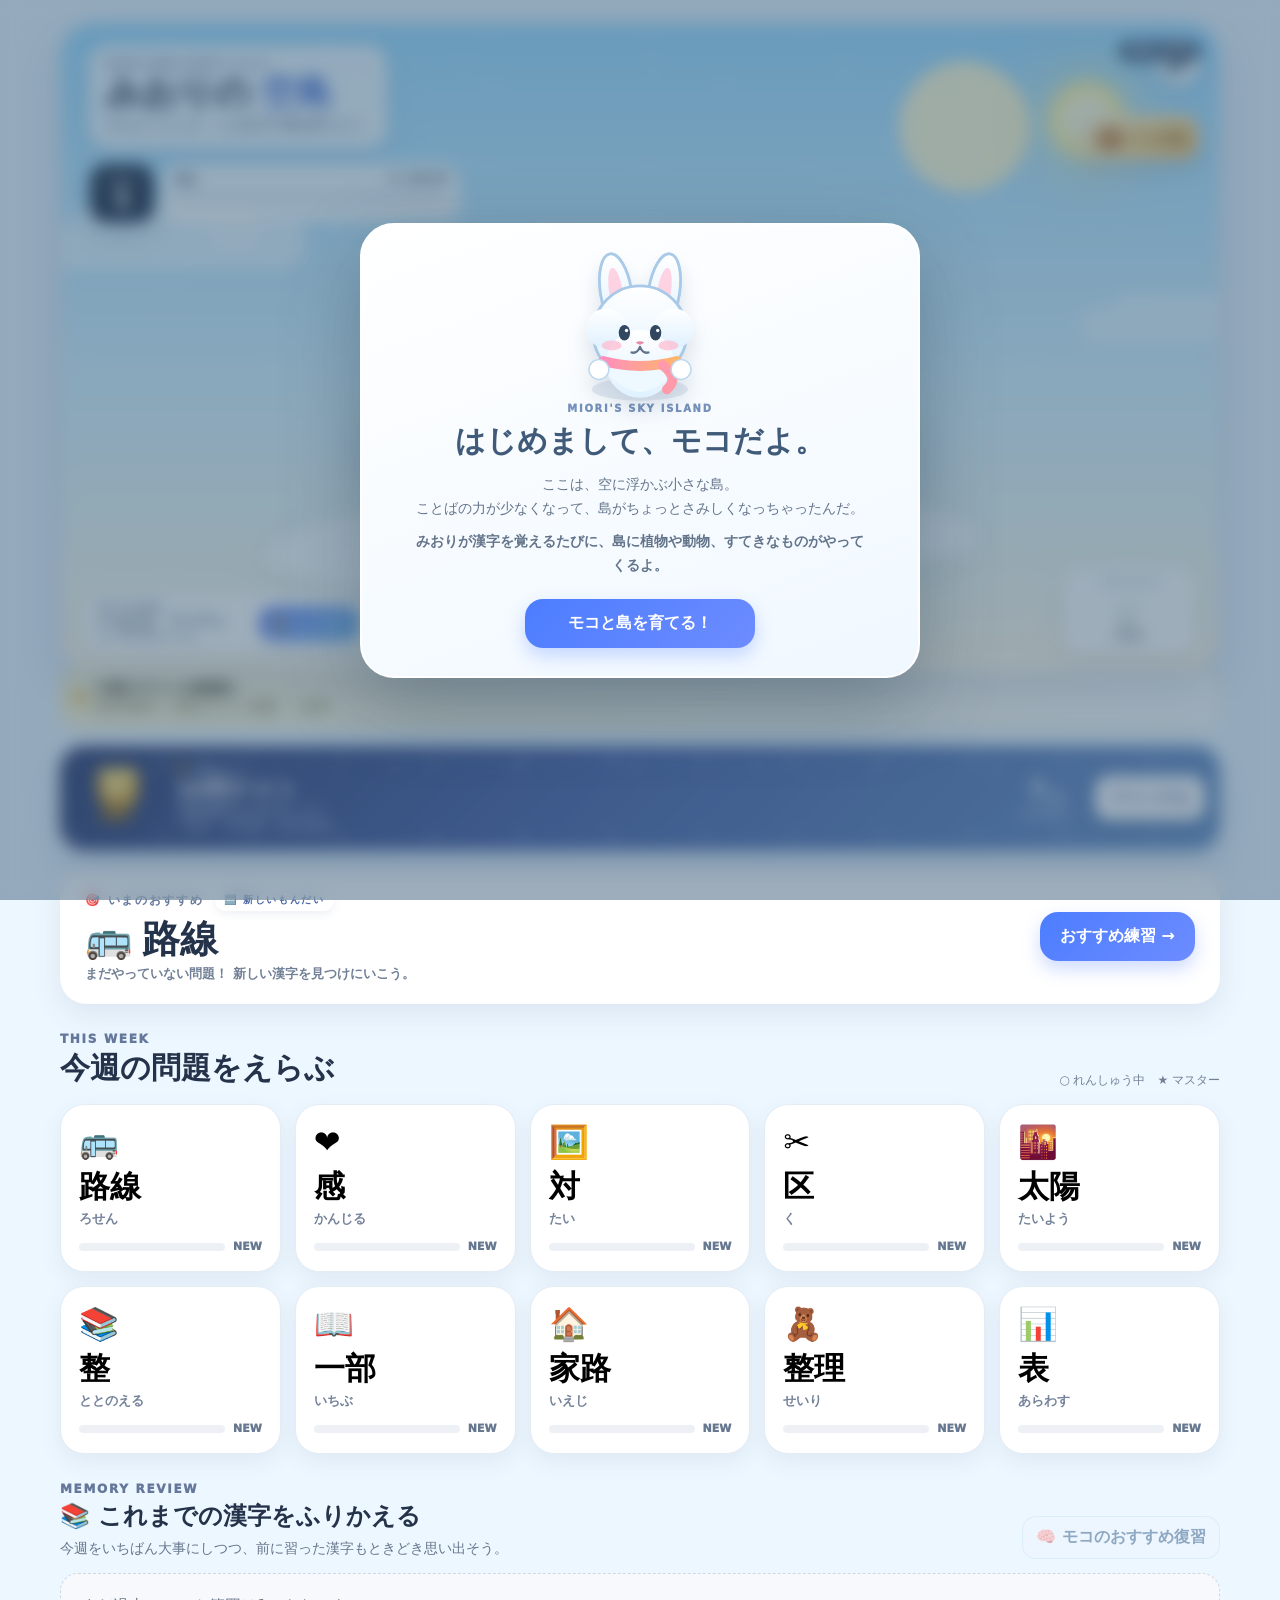
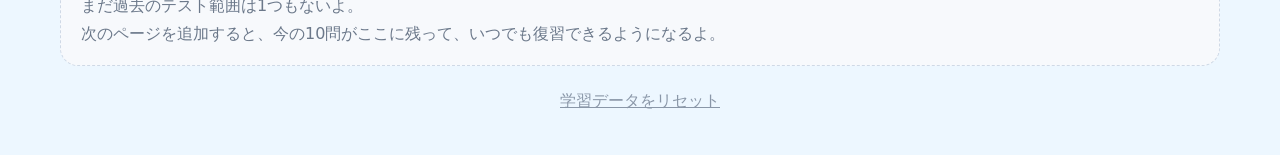
==== practice-v220.html @ 9620b977 "Load v2.2.4 worksheet preview polish" ====
<!doctype html>
<html lang="ja">
<head>
<meta charset="utf-8">
<meta name="viewport" content="width=device-width,initial-scale=1">
<title>Miori Kanji Quest v2.2.4 Preview</title>
<style>body{font-family:system-ui,sans-serif;background:#edf7ff;color:#24324a;display:grid;place-items:center;min-height:100vh;margin:0}.loading{font-weight:900}</style>
</head>
<body>
<div class="loading">v2.2.4 プリント練習を準備中…</div>
<script>
(async()=>{
  try{
    const r=await fetch('./index.html?preview=2240',{cache:'no-store'});
    if(!r.ok)throw new Error('index fetch failed');
    let html=await r.text();
    html=html.replace('</body>','<script src="./app-v220-patch.js?v=2210"><\/script><script src="./app-v222-patch.js?v=2220"><\/script><script src="./app-v223-fix.js?v=2221"><\/script><script src="./app-v223-patch.js?v=2230"><\/script><script src="./app-v224-patch.js?v=2240"><\/script></body>');
    document.open();document.write(html);document.close();
  }catch(e){
    document.body.innerHTML='<div class="loading">読み込みに失敗したよ。もう一度リロードしてね。</div>';
  }
})();
</script>
</body>
</html>
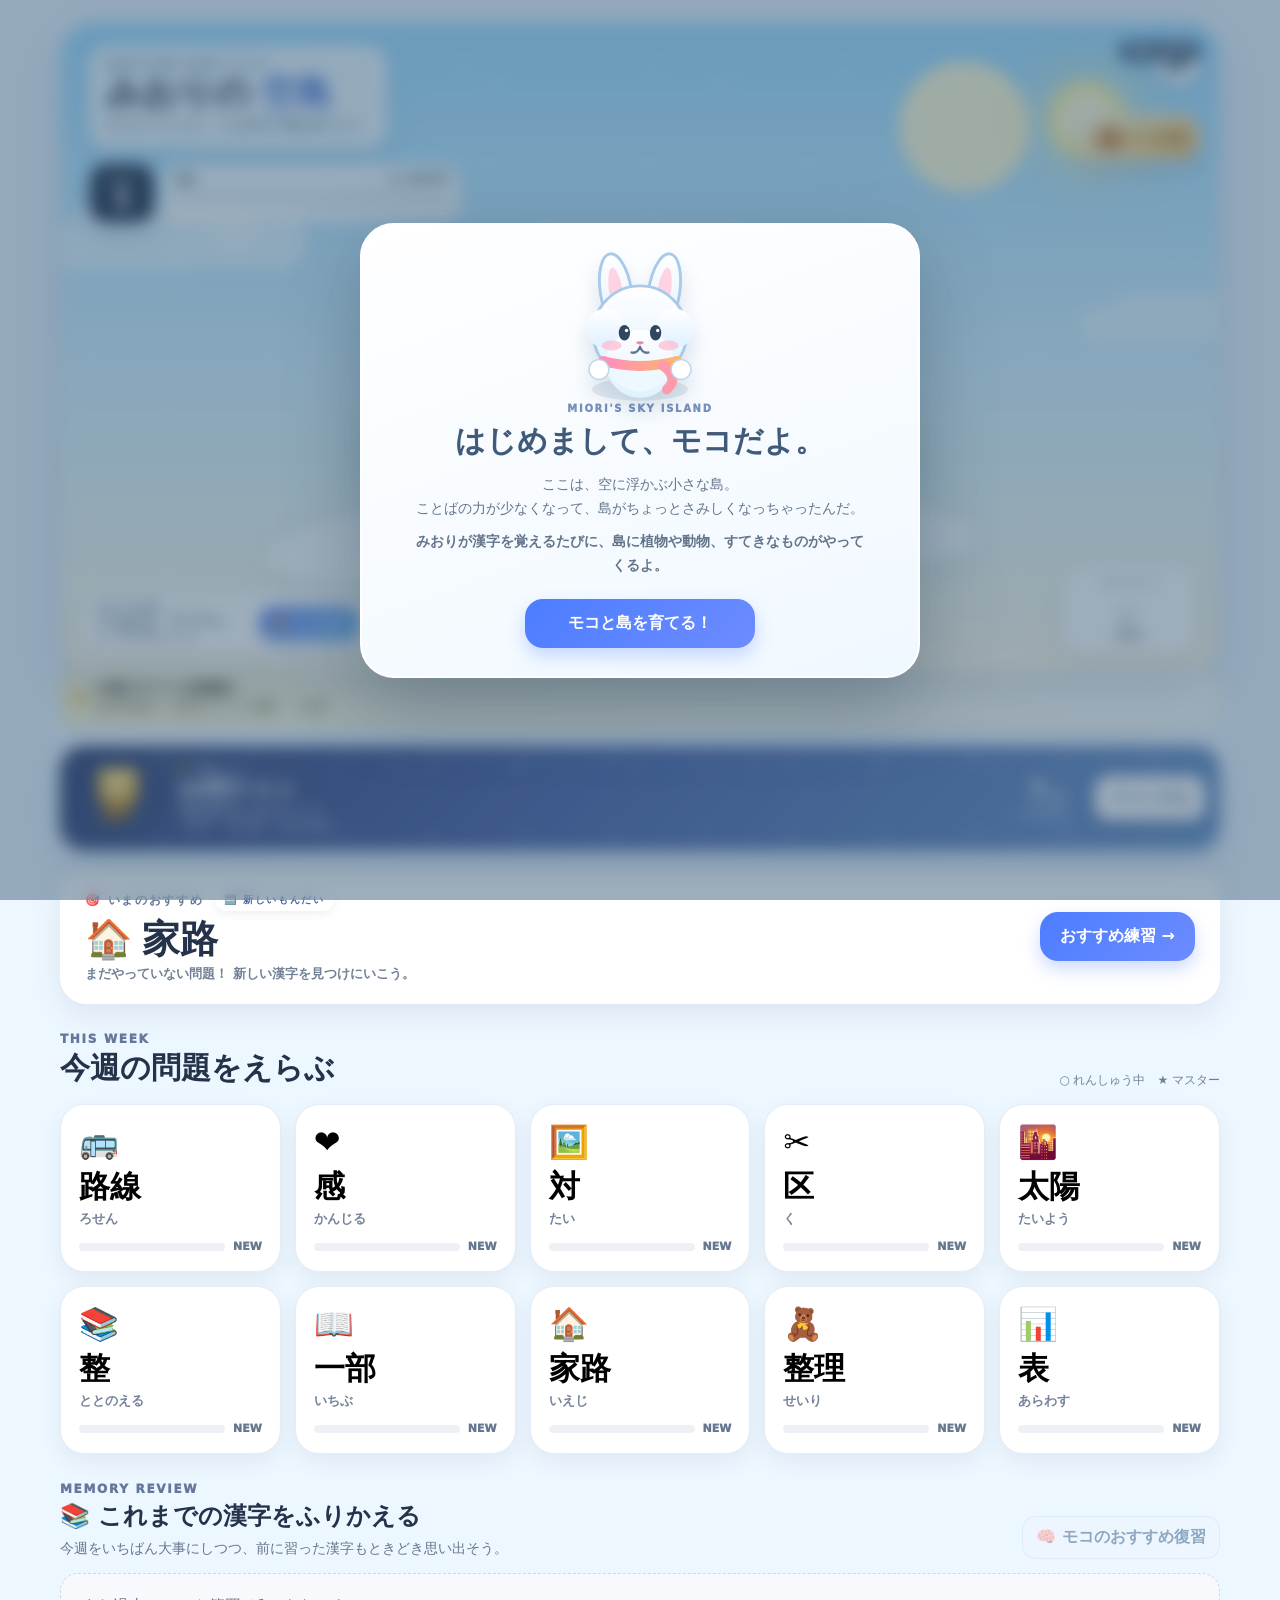
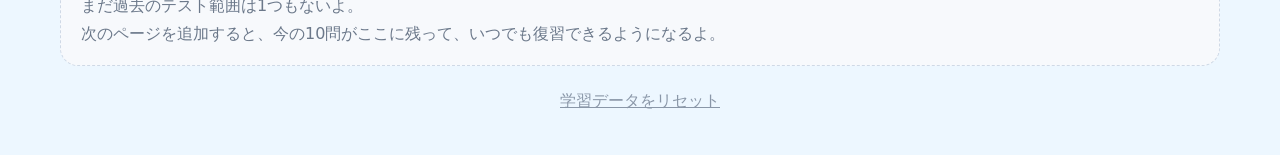
==== commit 92aed713: "Load v2.2.5 worksheet preview polish" ====
--- a/practice-v220.html
+++ b/practice-v220.html
@@ -3,18 +3,18 @@
 <head>
 <meta charset="utf-8">
 <meta name="viewport" content="width=device-width,initial-scale=1">
-<title>Miori Kanji Quest v2.2.4 Preview</title>
+<title>Miori Kanji Quest v2.2.5 Preview</title>
 <style>body{font-family:system-ui,sans-serif;background:#edf7ff;color:#24324a;display:grid;place-items:center;min-height:100vh;margin:0}.loading{font-weight:900}</style>
 </head>
 <body>
-<div class="loading">v2.2.4 プリント練習を準備中…</div>
+<div class="loading">v2.2.5 プリント練習を準備中…</div>
 <script>
 (async()=>{
   try{
-    const r=await fetch('./index.html?preview=2240',{cache:'no-store'});
+    const r=await fetch('./index.html?preview=2250',{cache:'no-store'});
     if(!r.ok)throw new Error('index fetch failed');
     let html=await r.text();
-    html=html.replace('</body>','<script src="./app-v220-patch.js?v=2210"><\/script><script src="./app-v222-patch.js?v=2220"><\/script><script src="./app-v223-fix.js?v=2221"><\/script><script src="./app-v223-patch.js?v=2230"><\/script><script src="./app-v224-patch.js?v=2240"><\/script></body>');
+    html=html.replace('</body>','<script src="./app-v220-patch.js?v=2210"><\/script><script src="./app-v222-patch.js?v=2220"><\/script><script src="./app-v223-fix.js?v=2221"><\/script><script src="./app-v223-patch.js?v=2230"><\/script><script src="./app-v224-patch.js?v=2240"><\/script><script src="./app-v225-patch.js?v=2250"><\/script></body>');
     document.open();document.write(html);document.close();
   }catch(e){
     document.body.innerHTML='<div class="loading">読み込みに失敗したよ。もう一度リロードしてね。</div>';
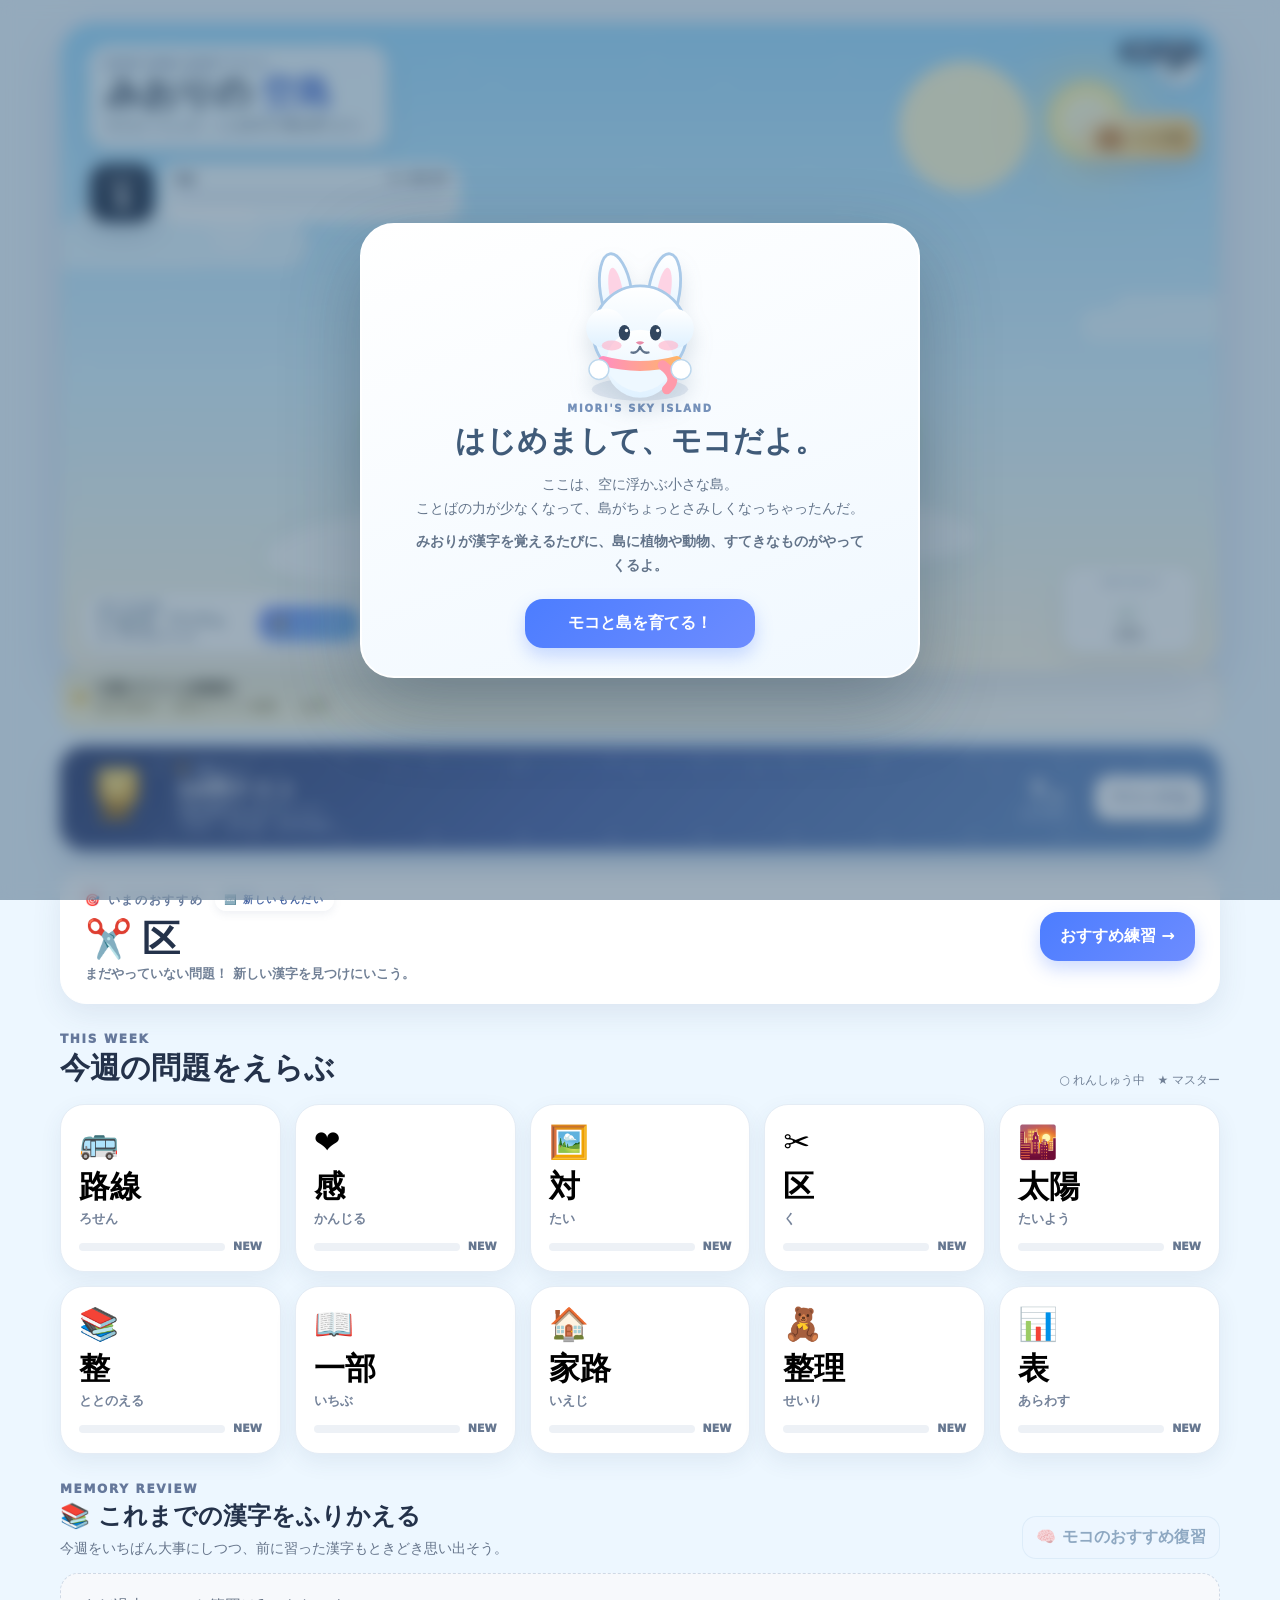
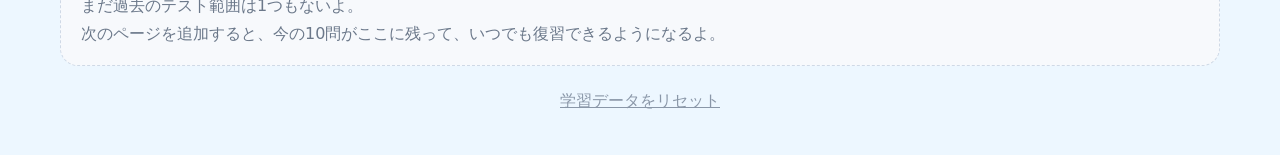
==== commit 6260893e: "Load v2.2.6 okurigana overlap fix" ====
--- a/practice-v220.html
+++ b/practice-v220.html
@@ -3,18 +3,18 @@
 <head>
 <meta charset="utf-8">
 <meta name="viewport" content="width=device-width,initial-scale=1">
-<title>Miori Kanji Quest v2.2.5 Preview</title>
+<title>Miori Kanji Quest v2.2.6 Preview</title>
 <style>body{font-family:system-ui,sans-serif;background:#edf7ff;color:#24324a;display:grid;place-items:center;min-height:100vh;margin:0}.loading{font-weight:900}</style>
 </head>
 <body>
-<div class="loading">v2.2.5 プリント練習を準備中…</div>
+<div class="loading">v2.2.6 プリント練習を準備中…</div>
 <script>
 (async()=>{
   try{
-    const r=await fetch('./index.html?preview=2250',{cache:'no-store'});
+    const r=await fetch('./index.html?preview=2260',{cache:'no-store'});
     if(!r.ok)throw new Error('index fetch failed');
     let html=await r.text();
-    html=html.replace('</body>','<script src="./app-v220-patch.js?v=2210"><\/script><script src="./app-v222-patch.js?v=2220"><\/script><script src="./app-v223-fix.js?v=2221"><\/script><script src="./app-v223-patch.js?v=2230"><\/script><script src="./app-v224-patch.js?v=2240"><\/script><script src="./app-v225-patch.js?v=2250"><\/script></body>');
+    html=html.replace('</body>','<script src="./app-v220-patch.js?v=2210"><\/script><script src="./app-v222-patch.js?v=2220"><\/script><script src="./app-v223-fix.js?v=2221"><\/script><script src="./app-v223-patch.js?v=2230"><\/script><script src="./app-v224-patch.js?v=2240"><\/script><script src="./app-v225-patch.js?v=2250"><\/script><script src="./app-v226-fix.js?v=2260"><\/script></body>');
     document.open();document.write(html);document.close();
   }catch(e){
     document.body.innerHTML='<div class="loading">読み込みに失敗したよ。もう一度リロードしてね。</div>';
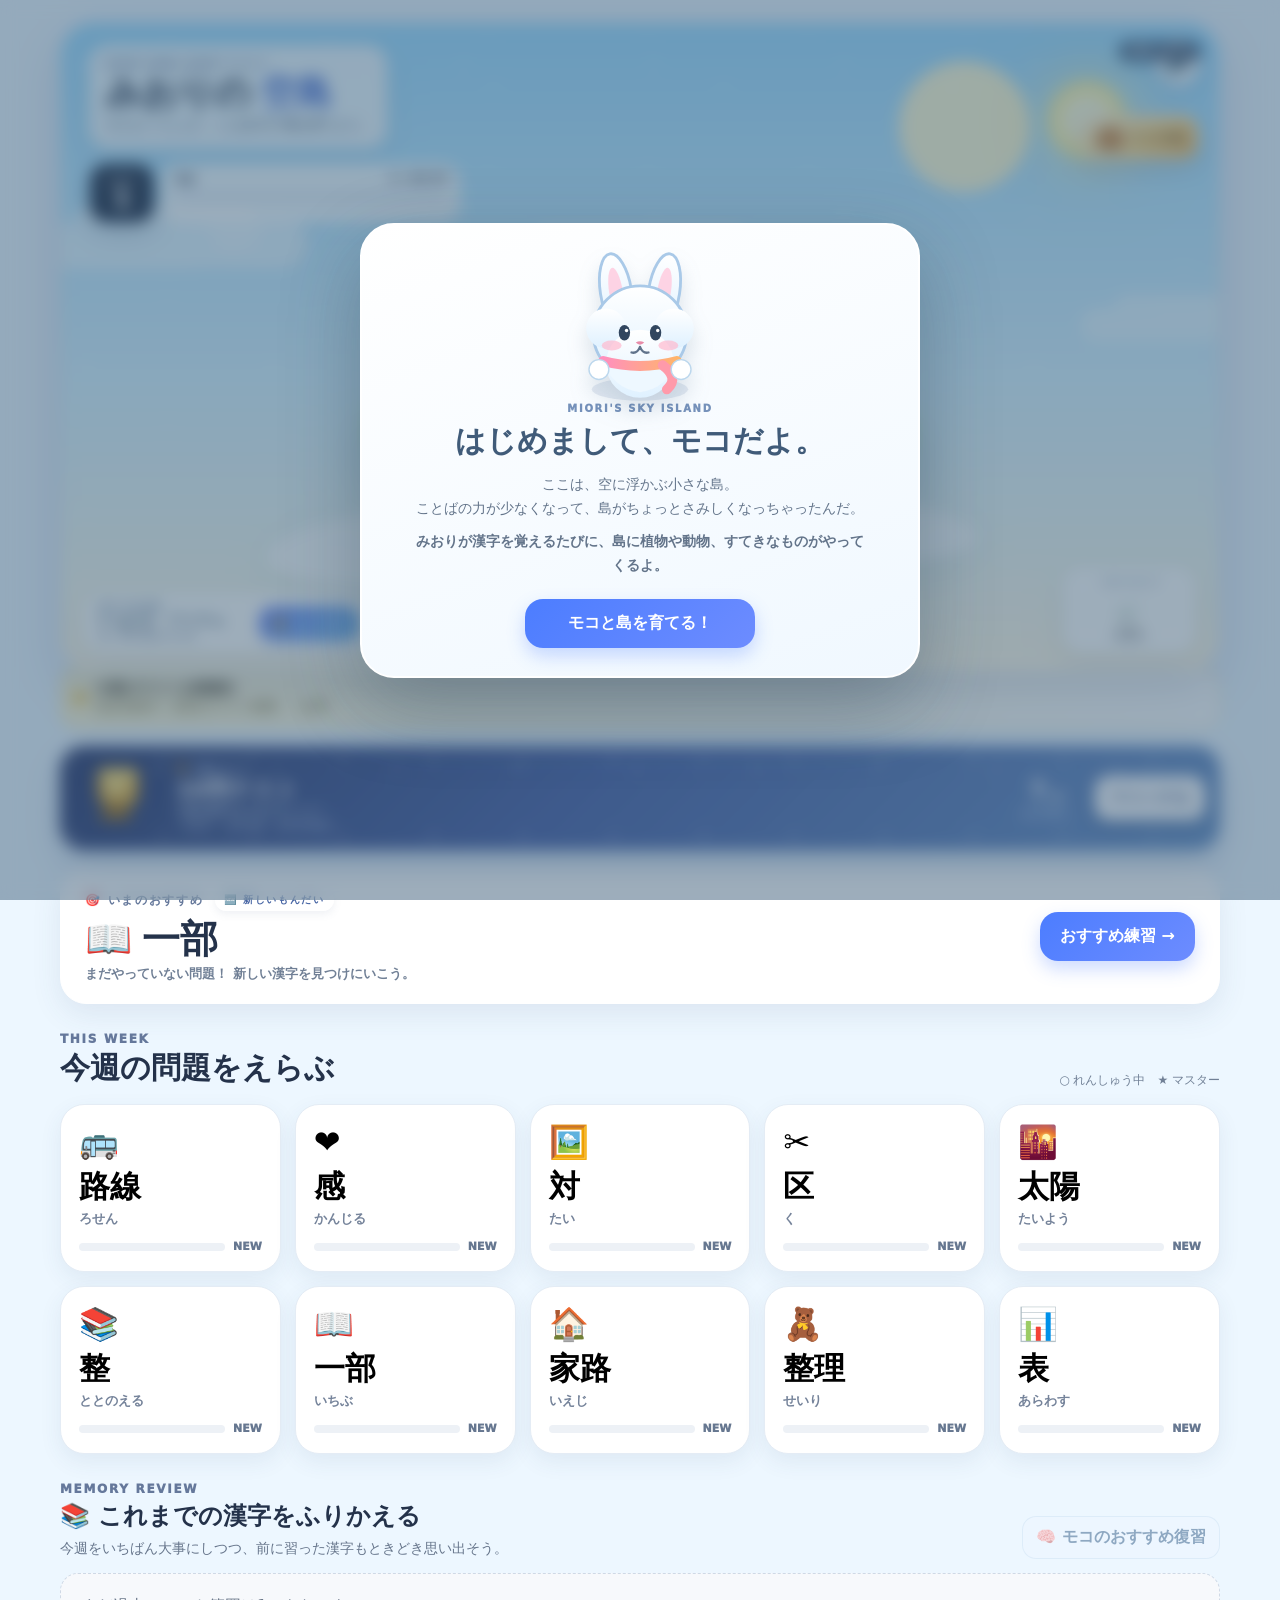
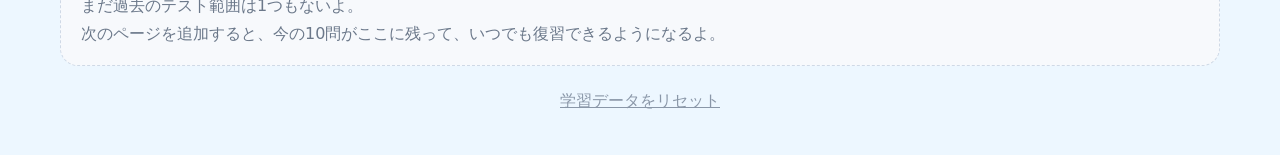
==== commit aba3e8fb: "Load v2.2.7 okurigana full-reading fix" ====
--- a/practice-v220.html
+++ b/practice-v220.html
@@ -3,18 +3,18 @@
 <head>
 <meta charset="utf-8">
 <meta name="viewport" content="width=device-width,initial-scale=1">
-<title>Miori Kanji Quest v2.2.6 Preview</title>
+<title>Miori Kanji Quest v2.2.7 Preview</title>
 <style>body{font-family:system-ui,sans-serif;background:#edf7ff;color:#24324a;display:grid;place-items:center;min-height:100vh;margin:0}.loading{font-weight:900}</style>
 </head>
 <body>
-<div class="loading">v2.2.6 プリント練習を準備中…</div>
+<div class="loading">v2.2.7 プリント練習を準備中…</div>
 <script>
 (async()=>{
   try{
-    const r=await fetch('./index.html?preview=2260',{cache:'no-store'});
+    const r=await fetch('./index.html?preview=2270',{cache:'no-store'});
     if(!r.ok)throw new Error('index fetch failed');
     let html=await r.text();
-    html=html.replace('</body>','<script src="./app-v220-patch.js?v=2210"><\/script><script src="./app-v222-patch.js?v=2220"><\/script><script src="./app-v223-fix.js?v=2221"><\/script><script src="./app-v223-patch.js?v=2230"><\/script><script src="./app-v224-patch.js?v=2240"><\/script><script src="./app-v225-patch.js?v=2250"><\/script><script src="./app-v226-fix.js?v=2260"><\/script></body>');
+    html=html.replace('</body>','<script src="./app-v220-patch.js?v=2210"><\/script><script src="./app-v222-patch.js?v=2220"><\/script><script src="./app-v223-fix.js?v=2221"><\/script><script src="./app-v223-patch.js?v=2230"><\/script><script src="./app-v224-patch.js?v=2240"><\/script><script src="./app-v225-patch.js?v=2250"><\/script><script src="./app-v226-fix.js?v=2260"><\/script><script src="./app-v227-fix.js?v=2270"><\/script></body>');
     document.open();document.write(html);document.close();
   }catch(e){
     document.body.innerHTML='<div class="loading">読み込みに失敗したよ。もう一度リロードしてね。</div>';
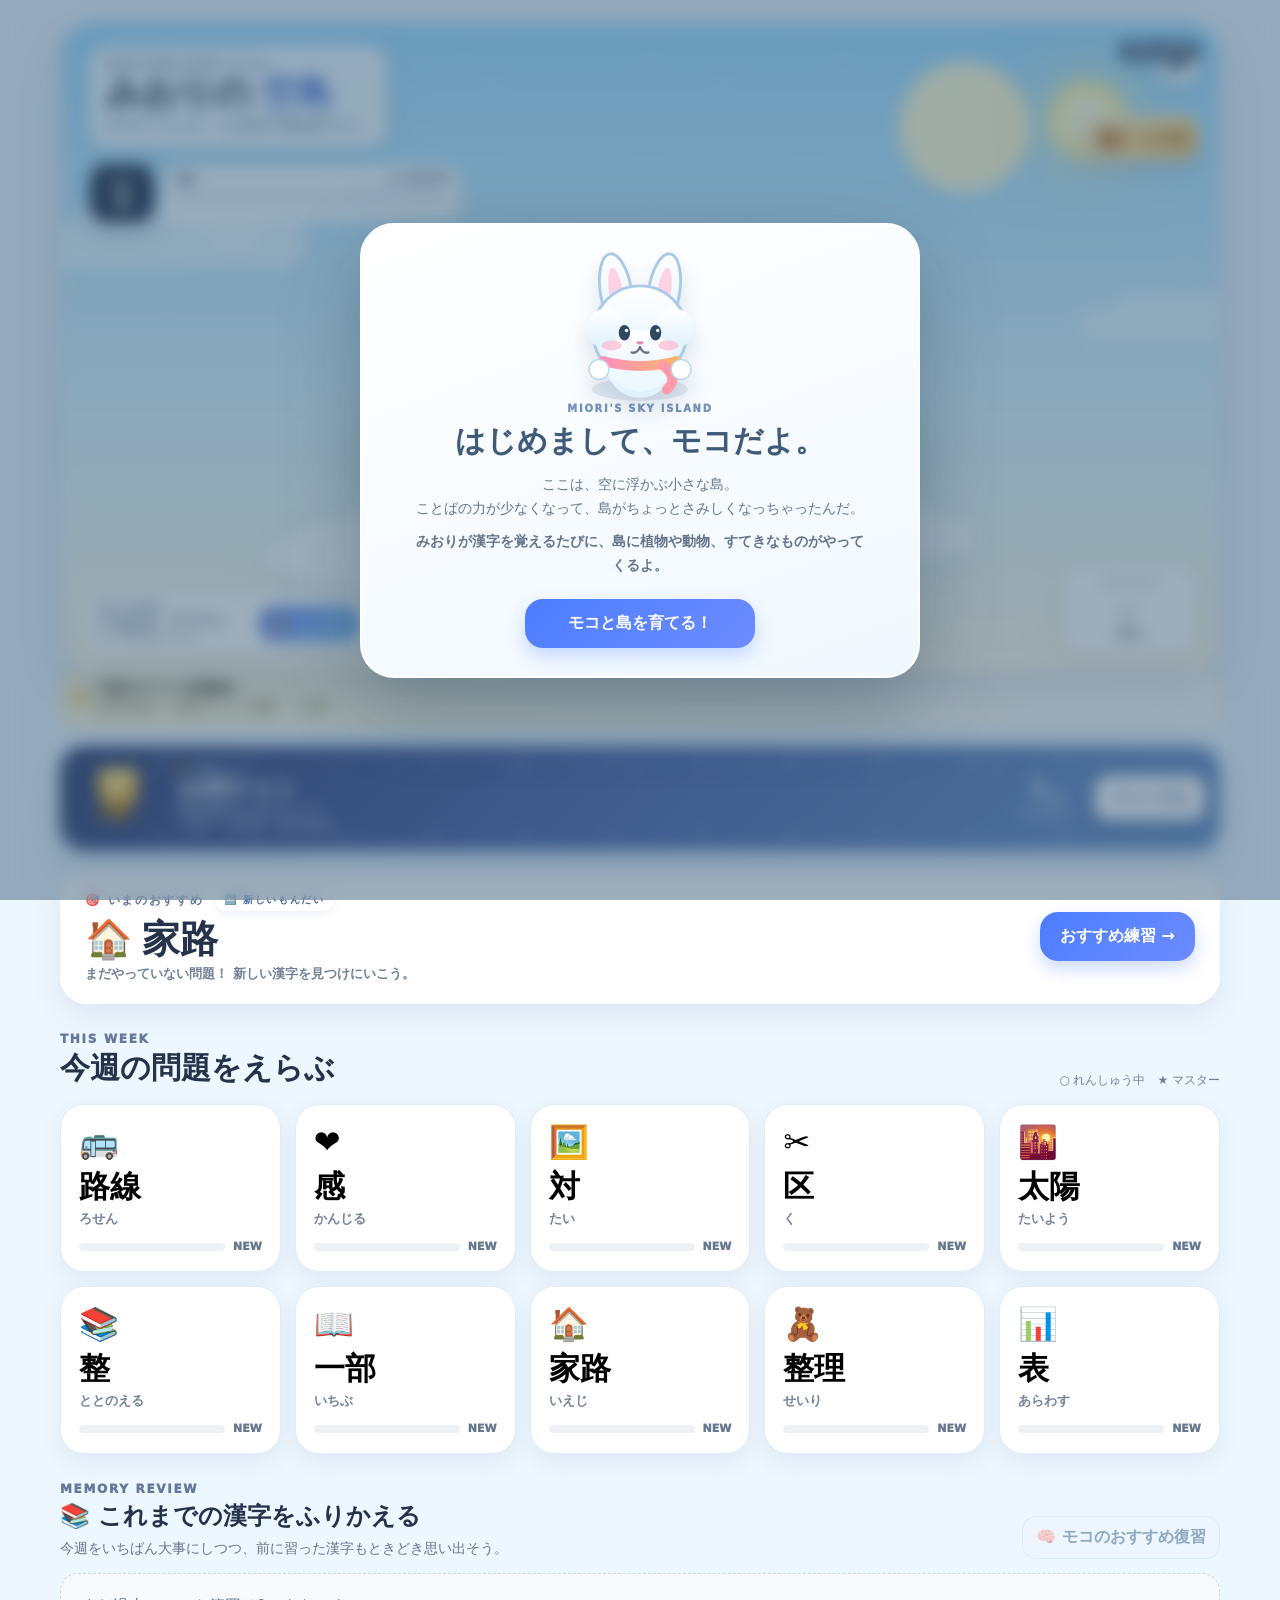
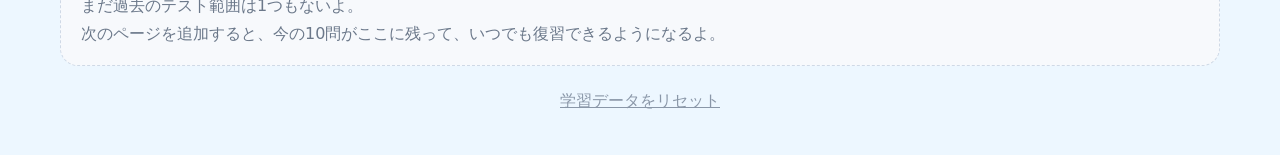
==== commit 04e12673: "Load v2.2.8 persistent near-writing hints" ====
--- a/practice-v220.html
+++ b/practice-v220.html
@@ -3,18 +3,18 @@
 <head>
 <meta charset="utf-8">
 <meta name="viewport" content="width=device-width,initial-scale=1">
-<title>Miori Kanji Quest v2.2.7 Preview</title>
+<title>Miori Kanji Quest v2.2.8 Preview</title>
 <style>body{font-family:system-ui,sans-serif;background:#edf7ff;color:#24324a;display:grid;place-items:center;min-height:100vh;margin:0}.loading{font-weight:900}</style>
 </head>
 <body>
-<div class="loading">v2.2.7 プリント練習を準備中…</div>
+<div class="loading">v2.2.8 プリント練習を準備中…</div>
 <script>
 (async()=>{
   try{
-    const r=await fetch('./index.html?preview=2270',{cache:'no-store'});
+    const r=await fetch('./index.html?preview=2280',{cache:'no-store'});
     if(!r.ok)throw new Error('index fetch failed');
     let html=await r.text();
-    html=html.replace('</body>','<script src="./app-v220-patch.js?v=2210"><\/script><script src="./app-v222-patch.js?v=2220"><\/script><script src="./app-v223-fix.js?v=2221"><\/script><script src="./app-v223-patch.js?v=2230"><\/script><script src="./app-v224-patch.js?v=2240"><\/script><script src="./app-v225-patch.js?v=2250"><\/script><script src="./app-v226-fix.js?v=2260"><\/script><script src="./app-v227-fix.js?v=2270"><\/script></body>');
+    html=html.replace('</body>','<script src="./app-v220-patch.js?v=2210"><\/script><script src="./app-v222-patch.js?v=2220"><\/script><script src="./app-v223-fix.js?v=2221"><\/script><script src="./app-v223-patch.js?v=2230"><\/script><script src="./app-v224-patch.js?v=2240"><\/script><script src="./app-v225-patch.js?v=2250"><\/script><script src="./app-v226-fix.js?v=2260"><\/script><script src="./app-v227-fix.js?v=2270"><\/script><script src="./app-v228-hint.js?v=2280"><\/script></body>');
     document.open();document.write(html);document.close();
   }catch(e){
     document.body.innerHTML='<div class="loading">読み込みに失敗したよ。もう一度リロードしてね。</div>';
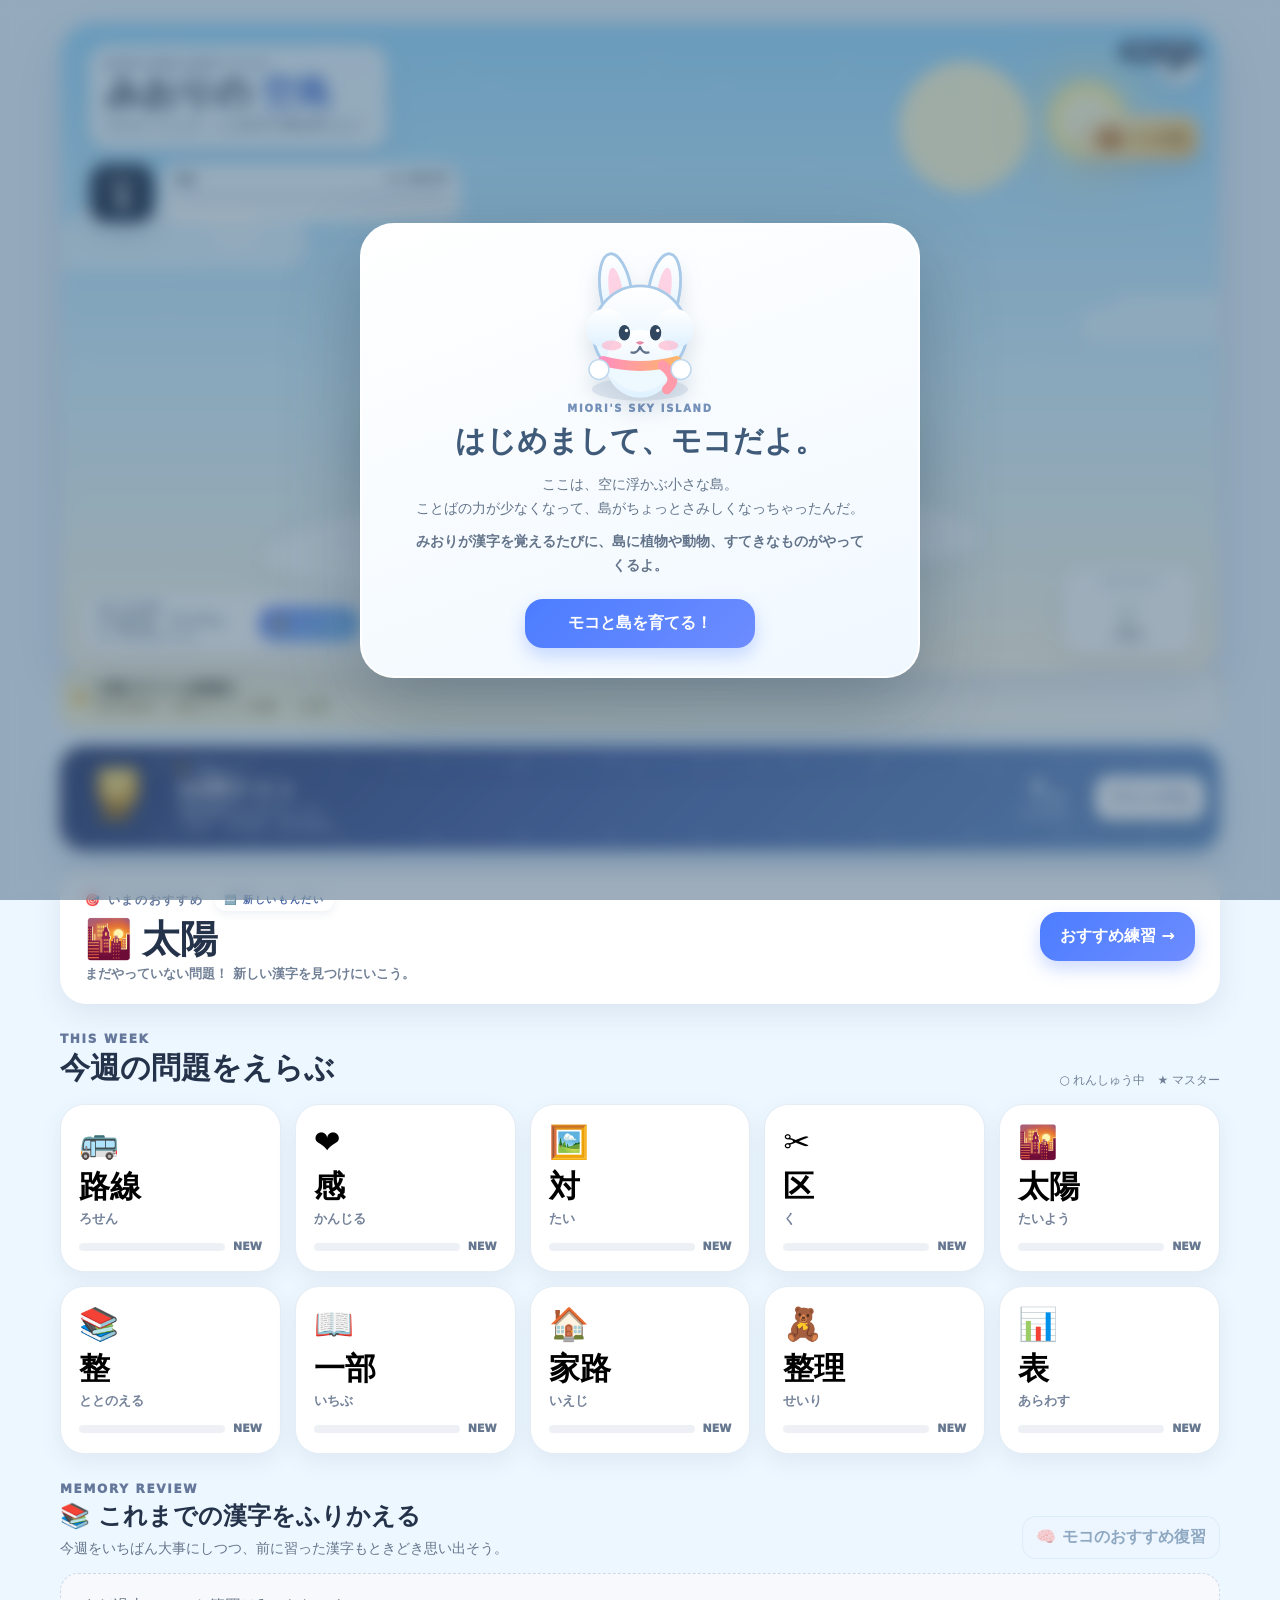
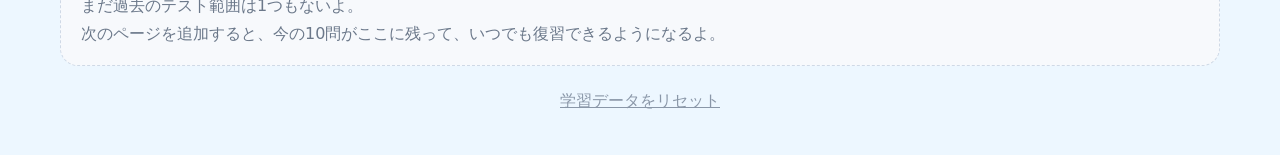
==== commit 679421f6: "Load v2.3.2 okurigana and grading polish in practice preview" ====
--- a/practice-v220.html
+++ b/practice-v220.html
@@ -3,18 +3,18 @@
 <head>
 <meta charset="utf-8">
 <meta name="viewport" content="width=device-width,initial-scale=1">
-<title>Miori Kanji Quest v2.2.8 Preview</title>
+<title>Miori Kanji Quest v2.3.2 Practice Preview</title>
 <style>body{font-family:system-ui,sans-serif;background:#edf7ff;color:#24324a;display:grid;place-items:center;min-height:100vh;margin:0}.loading{font-weight:900}</style>
 </head>
 <body>
-<div class="loading">v2.2.8 プリント練習を準備中…</div>
+<div class="loading">v2.3.2 プリント練習を準備中…</div>
 <script>
 (async()=>{
   try{
-    const r=await fetch('./index.html?preview=2280',{cache:'no-store'});
+    const r=await fetch('./index.html?preview=2320',{cache:'no-store'});
     if(!r.ok)throw new Error('index fetch failed');
     let html=await r.text();
-    html=html.replace('</body>','<script src="./app-v220-patch.js?v=2210"><\/script><script src="./app-v222-patch.js?v=2220"><\/script><script src="./app-v223-fix.js?v=2221"><\/script><script src="./app-v223-patch.js?v=2230"><\/script><script src="./app-v224-patch.js?v=2240"><\/script><script src="./app-v225-patch.js?v=2250"><\/script><script src="./app-v226-fix.js?v=2260"><\/script><script src="./app-v227-fix.js?v=2270"><\/script><script src="./app-v228-hint.js?v=2280"><\/script></body>');
+    html=html.replace('</body>','<script src="./app-v220-patch.js?v=2210"><\/script><script src="./app-v222-patch.js?v=2220"><\/script><script src="./app-v223-fix.js?v=2221"><\/script><script src="./app-v223-patch.js?v=2230"><\/script><script src="./app-v224-patch.js?v=2240"><\/script><script src="./app-v225-patch.js?v=2250"><\/script><script src="./app-v226-fix.js?v=2260"><\/script><script src="./app-v227-fix.js?v=2270"><\/script><script src="./app-v228-hint.js?v=2280"><\/script><script src="./app-v232-polish.js?v=2320"><\/script></body>');
     document.open();document.write(html);document.close();
   }catch(e){
     document.body.innerHTML='<div class="loading">読み込みに失敗したよ。もう一度リロードしてね。</div>';
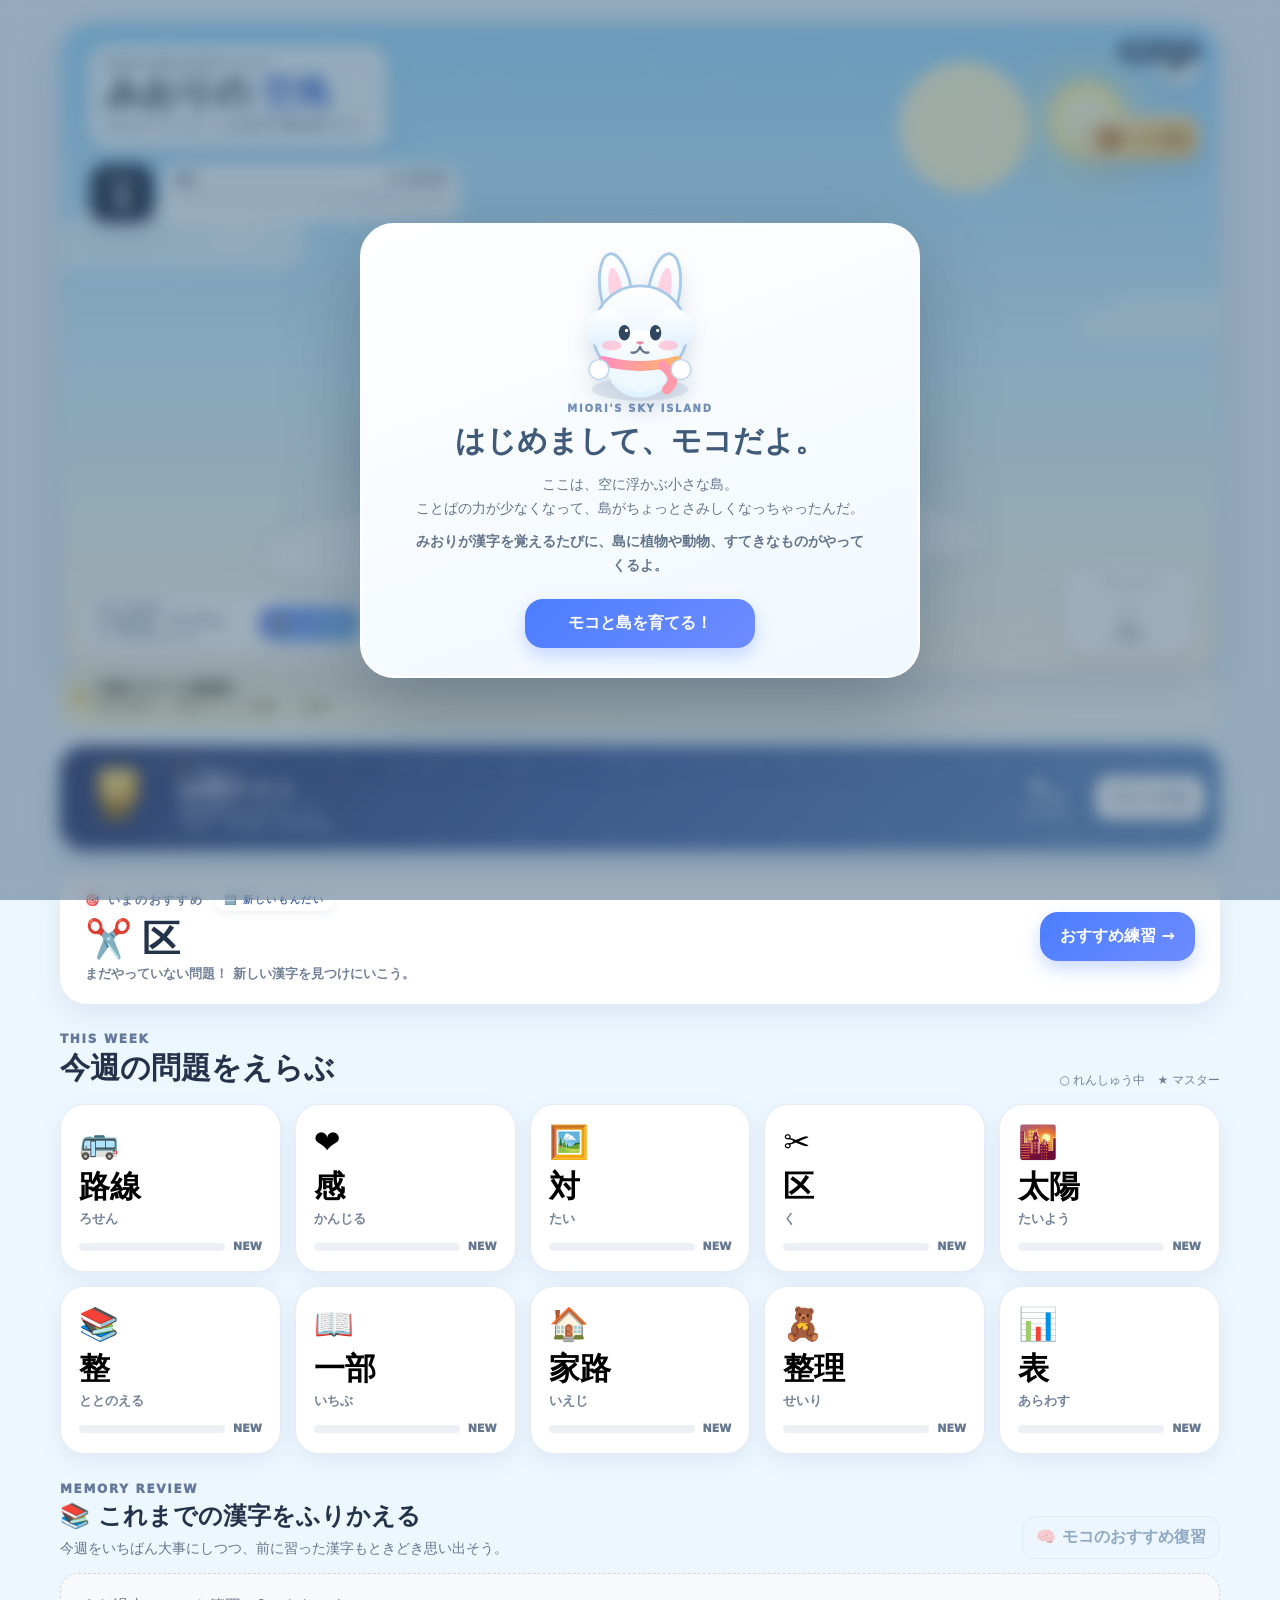
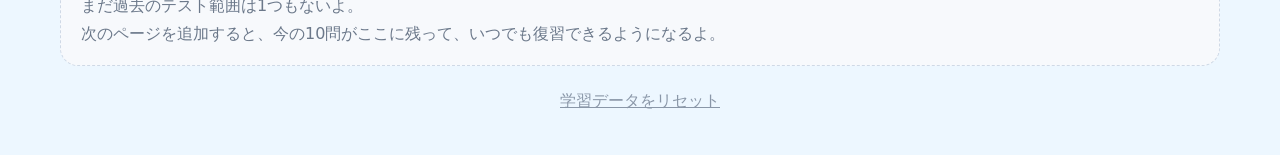
==== commit c2cc92d5: "Load v2.3.3 practice fixes" ====
--- a/practice-v220.html
+++ b/practice-v220.html
@@ -3,18 +3,18 @@
 <head>
 <meta charset="utf-8">
 <meta name="viewport" content="width=device-width,initial-scale=1">
-<title>Miori Kanji Quest v2.3.2 Practice Preview</title>
+<title>Miori Kanji Quest v2.3.3 Practice Preview</title>
 <style>body{font-family:system-ui,sans-serif;background:#edf7ff;color:#24324a;display:grid;place-items:center;min-height:100vh;margin:0}.loading{font-weight:900}</style>
 </head>
 <body>
-<div class="loading">v2.3.2 プリント練習を準備中…</div>
+<div class="loading">v2.3.3 プリント練習を準備中…</div>
 <script>
 (async()=>{
   try{
-    const r=await fetch('./index.html?preview=2320',{cache:'no-store'});
+    const r=await fetch('./index.html?preview=2330',{cache:'no-store'});
     if(!r.ok)throw new Error('index fetch failed');
     let html=await r.text();
-    html=html.replace('</body>','<script src="./app-v220-patch.js?v=2210"><\/script><script src="./app-v222-patch.js?v=2220"><\/script><script src="./app-v223-fix.js?v=2221"><\/script><script src="./app-v223-patch.js?v=2230"><\/script><script src="./app-v224-patch.js?v=2240"><\/script><script src="./app-v225-patch.js?v=2250"><\/script><script src="./app-v226-fix.js?v=2260"><\/script><script src="./app-v227-fix.js?v=2270"><\/script><script src="./app-v228-hint.js?v=2280"><\/script><script src="./app-v232-polish.js?v=2320"><\/script></body>');
+    html=html.replace('</body>','<script src="./app-v220-patch.js?v=2210"><\/script><script src="./app-v222-patch.js?v=2220"><\/script><script src="./app-v223-fix.js?v=2221"><\/script><script src="./app-v223-patch.js?v=2230"><\/script><script src="./app-v224-patch.js?v=2240"><\/script><script src="./app-v225-patch.js?v=2250"><\/script><script src="./app-v226-fix.js?v=2260"><\/script><script src="./app-v227-fix.js?v=2270"><\/script><script src="./app-v228-hint.js?v=2280"><\/script><script src="./app-v232-polish.js?v=2320"><\/script><script src="./app-v233-polish.js?v=2330"><\/script></body>');
     document.open();document.write(html);document.close();
   }catch(e){
     document.body.innerHTML='<div class="loading">読み込みに失敗したよ。もう一度リロードしてね。</div>';
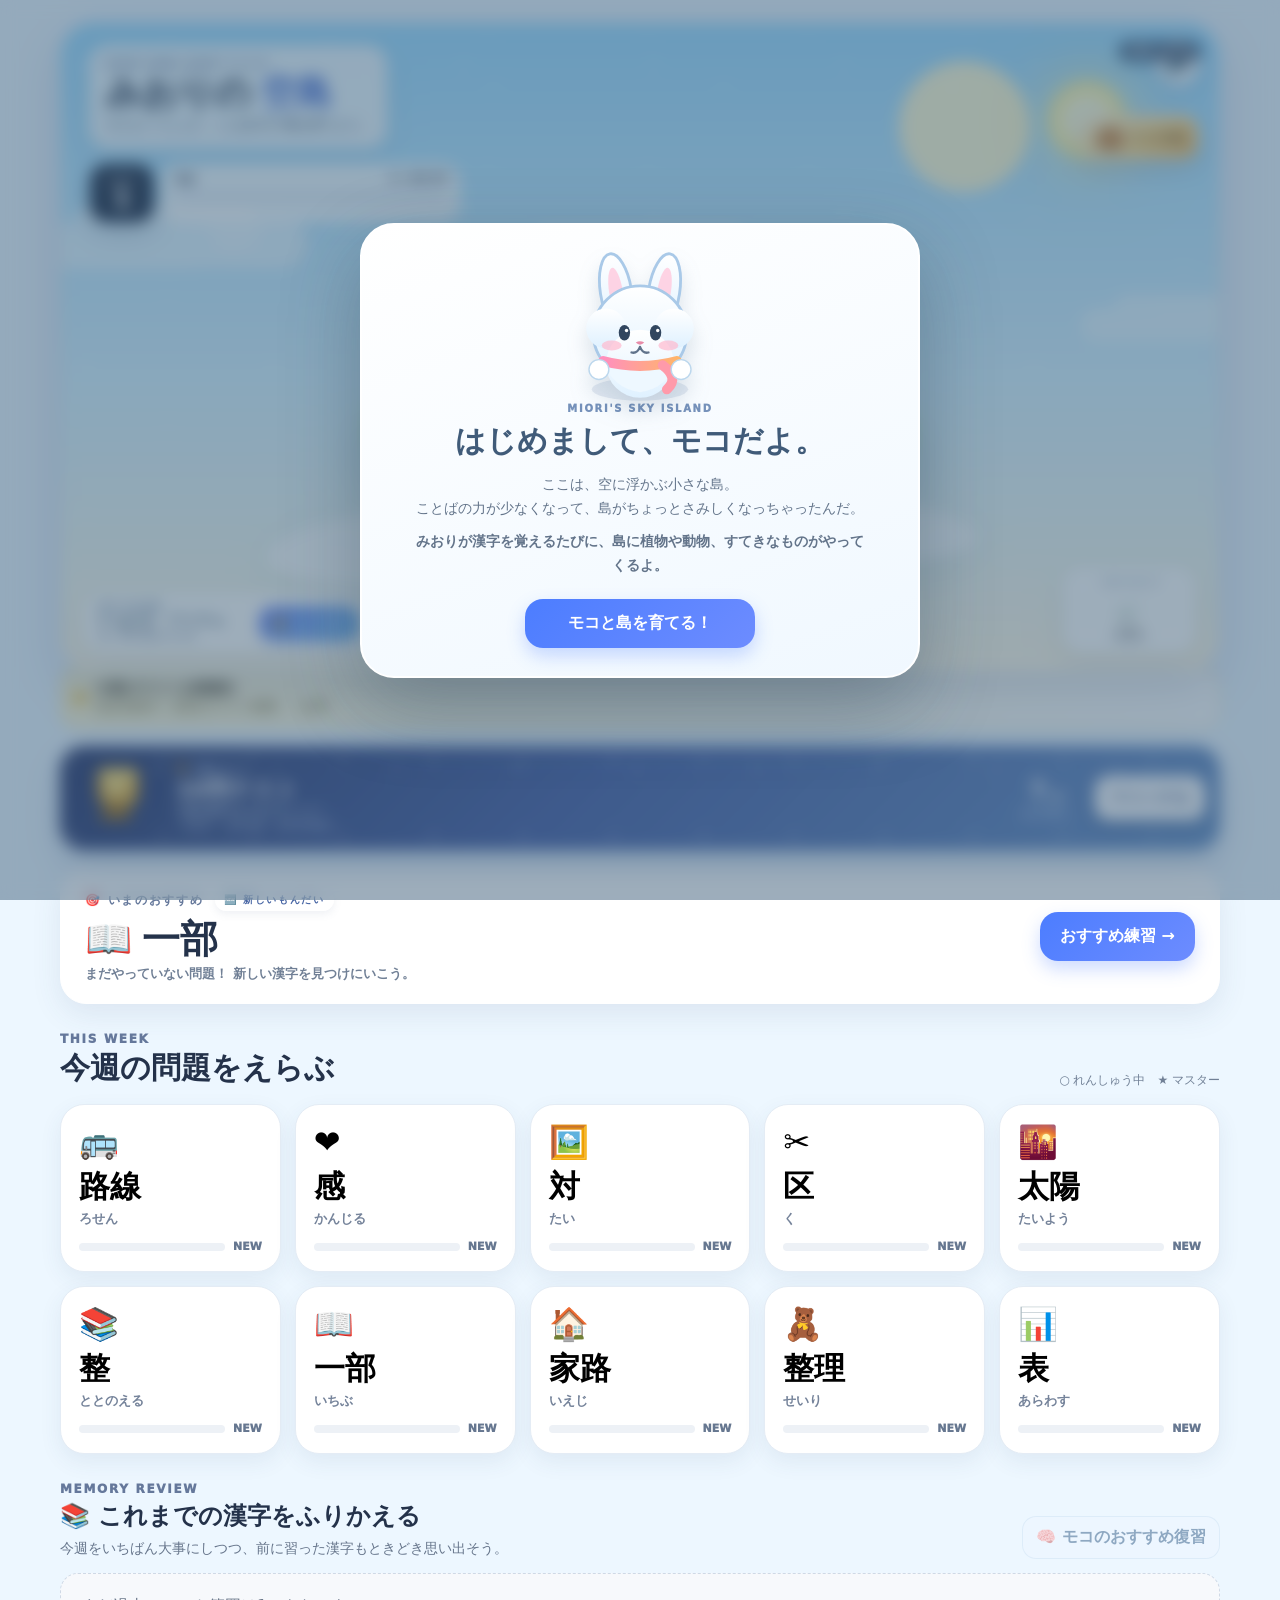
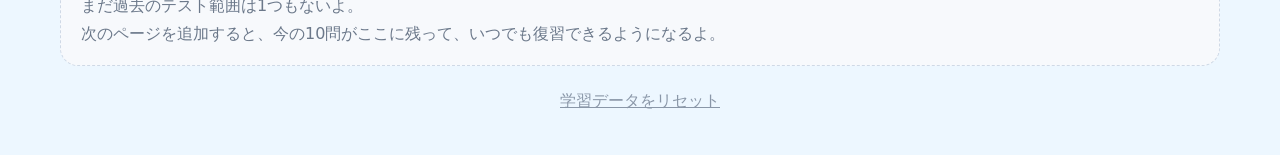
==== commit 72a943b1: "Switch practice preview to v2.3.4 stability patch" ====
--- a/practice-v220.html
+++ b/practice-v220.html
@@ -3,18 +3,18 @@
 <head>
 <meta charset="utf-8">
 <meta name="viewport" content="width=device-width,initial-scale=1">
-<title>Miori Kanji Quest v2.3.3 Practice Preview</title>
+<title>Miori Kanji Quest v2.3.4 Practice Preview</title>
 <style>body{font-family:system-ui,sans-serif;background:#edf7ff;color:#24324a;display:grid;place-items:center;min-height:100vh;margin:0}.loading{font-weight:900}</style>
 </head>
 <body>
-<div class="loading">v2.3.3 プリント練習を準備中…</div>
+<div class="loading">v2.3.4 プリント練習を準備中…</div>
 <script>
 (async()=>{
   try{
-    const r=await fetch('./index.html?preview=2330',{cache:'no-store'});
+    const r=await fetch('./index.html?preview=2340',{cache:'no-store'});
     if(!r.ok)throw new Error('index fetch failed');
     let html=await r.text();
-    html=html.replace('</body>','<script src="./app-v220-patch.js?v=2210"><\/script><script src="./app-v222-patch.js?v=2220"><\/script><script src="./app-v223-fix.js?v=2221"><\/script><script src="./app-v223-patch.js?v=2230"><\/script><script src="./app-v224-patch.js?v=2240"><\/script><script src="./app-v225-patch.js?v=2250"><\/script><script src="./app-v226-fix.js?v=2260"><\/script><script src="./app-v227-fix.js?v=2270"><\/script><script src="./app-v228-hint.js?v=2280"><\/script><script src="./app-v232-polish.js?v=2320"><\/script><script src="./app-v233-polish.js?v=2330"><\/script></body>');
+    html=html.replace('</body>','<script src="./app-v220-patch.js?v=2210"><\/script><script src="./app-v222-patch.js?v=2220"><\/script><script src="./app-v223-fix.js?v=2221"><\/script><script src="./app-v223-patch.js?v=2230"><\/script><script src="./app-v224-patch.js?v=2240"><\/script><script src="./app-v225-patch.js?v=2250"><\/script><script src="./app-v226-fix.js?v=2260"><\/script><script src="./app-v227-fix.js?v=2270"><\/script><script src="./app-v228-hint.js?v=2280"><\/script><script src="./app-v232-polish.js?v=2320"><\/script><script src="./app-v234-stability.js?v=2340"><\/script></body>');
     document.open();document.write(html);document.close();
   }catch(e){
     document.body.innerHTML='<div class="loading">読み込みに失敗したよ。もう一度リロードしてね。</div>';
